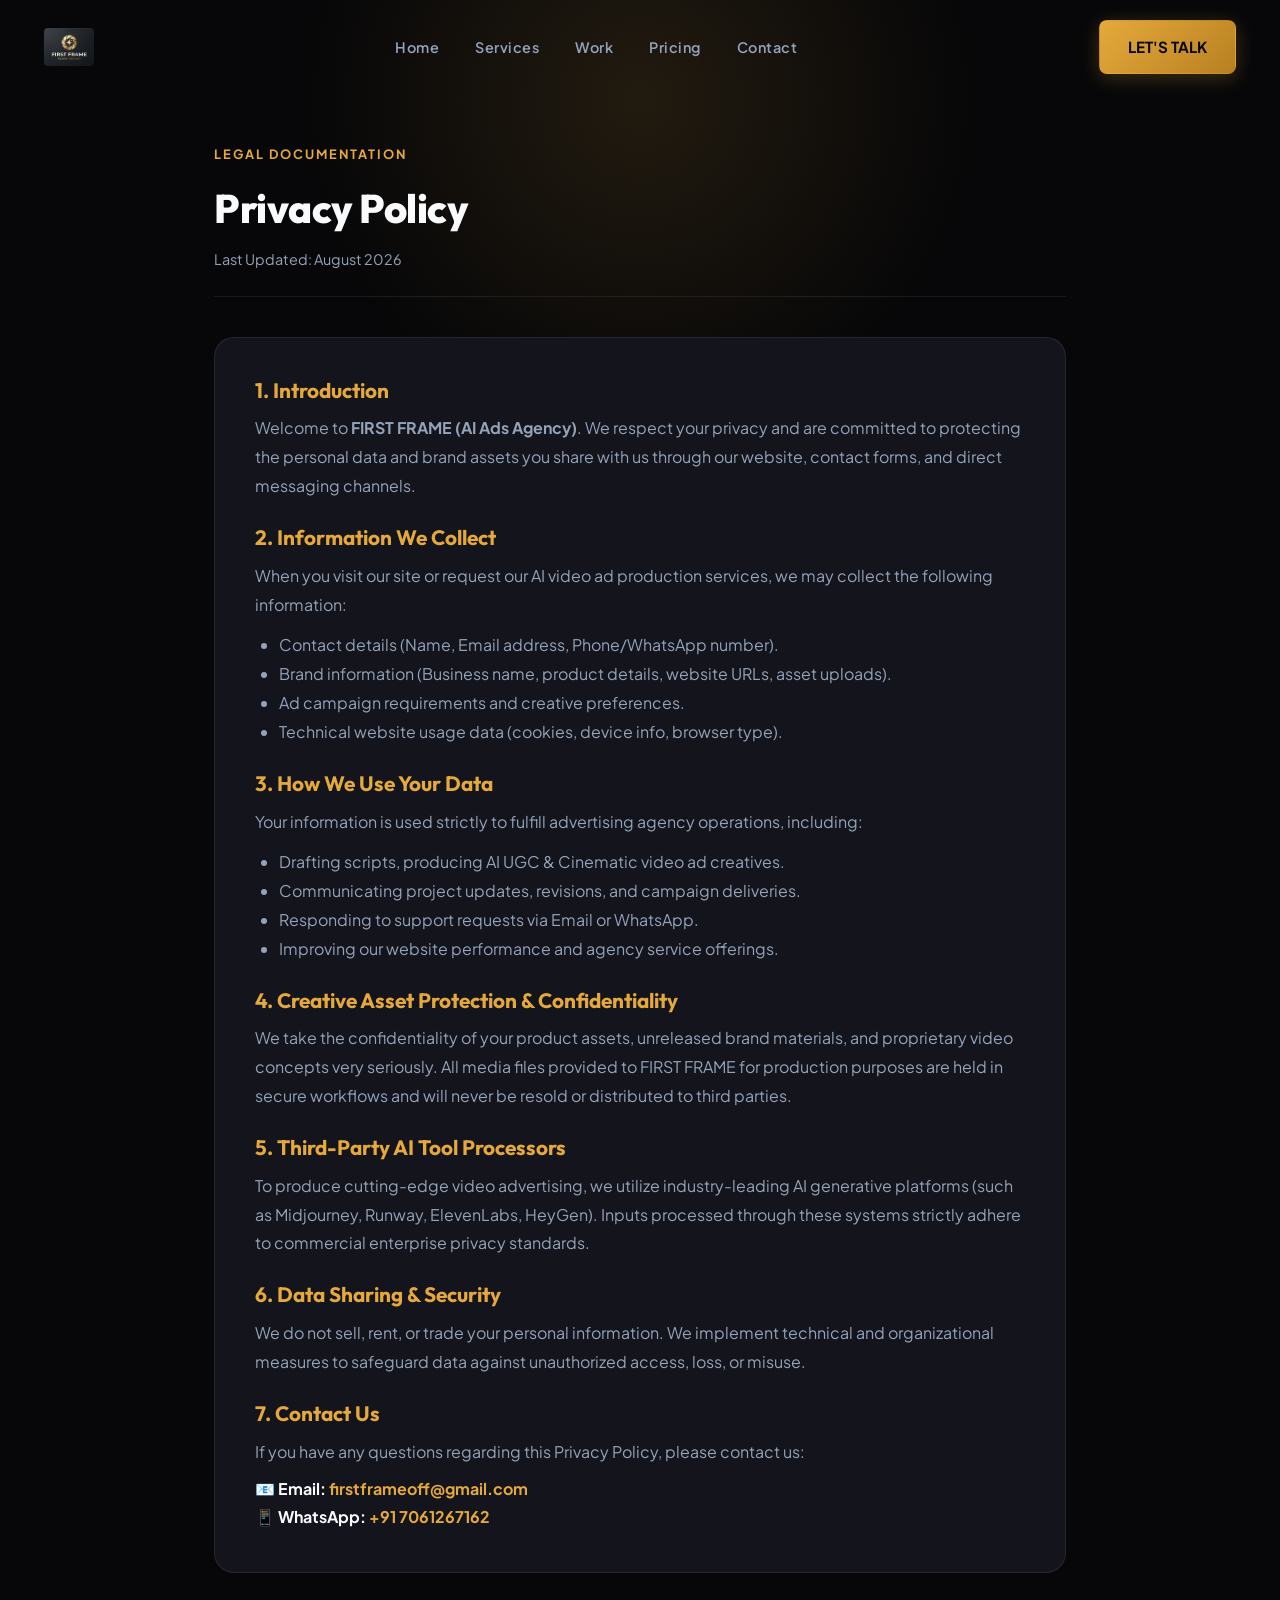
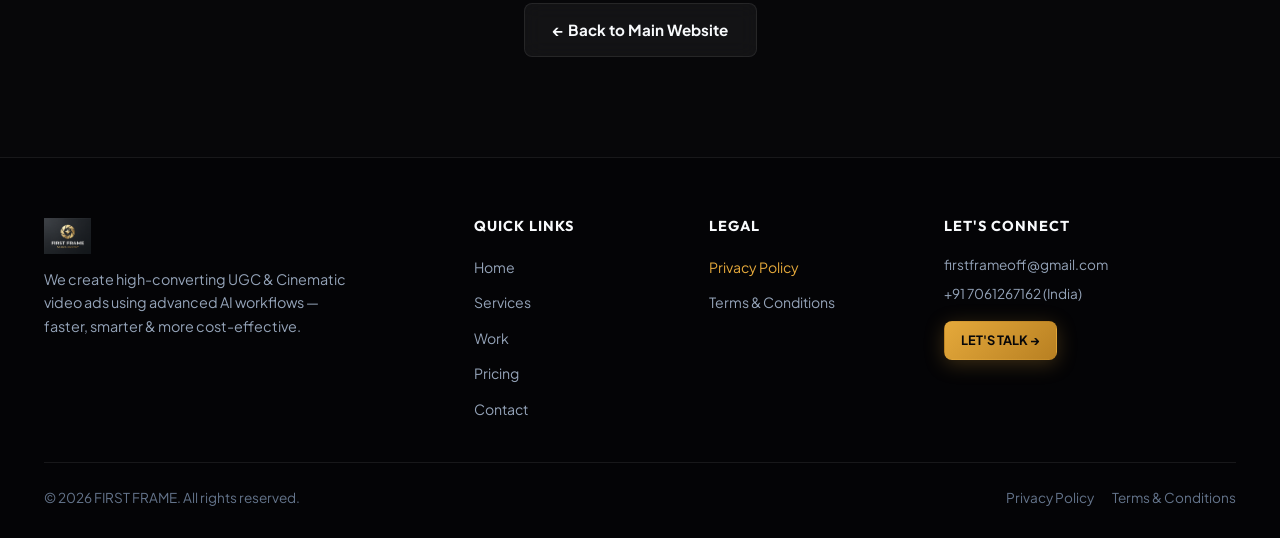
==== privacy.html @ 2b050e00 "Initial website" ====
<!DOCTYPE html>
<html lang="en">
<head>
  <meta charset="UTF-8">
  <meta name="viewport" content="width=device-width, initial-scale=1.0">
  <title>Privacy Policy | FIRST FRAME — AI Ads Agency</title>
  <meta name="description" content="Privacy Policy for FIRST FRAME AI Ads Agency. Learn how we handle your brand data, creative assets, and inquiries.">
  
  <!-- Favicon Icon -->
  <link rel="icon" type="image/png" href="assets/favicon.png">
  <link rel="apple-touch-icon" href="assets/favicon.png">
  
  <!-- CSS Stylesheet -->
  <link rel="stylesheet" href="css/styles.css">
</head>
<body>

  <!-- ================= HEADER / NAVBAR ================= -->
  <header class="navbar scrolled">
    <div class="container navbar-container">
      <a href="index.html" class="logo-brand">
        <img src="assets/logo.png" alt="FIRST FRAME Logo" class="logo-img">
      </a>

      <nav>
        <ul class="nav-menu">
          <li><a href="index.html#home" class="nav-link">Home</a></li>
          <li><a href="index.html#services" class="nav-link">Services</a></li>
          <li><a href="index.html#work" class="nav-link">Work</a></li>
          <li><a href="index.html#pricing" class="nav-link">Pricing</a></li>
          <li><a href="index.html#contact" class="nav-link">Contact</a></li>
        </ul>
      </nav>

      <div class="nav-cta">
        <a href="https://wa.me/917061267162?text=Hi%20FIRST%20FRAME%2C%20I%20have%20a%20question." target="_blank" class="btn btn-primary">
          <span>LET'S TALK</span>
        </a>
        <button class="hamburger" aria-label="Toggle Menu">☰</button>
      </div>
    </div>
  </header>

  <!-- ================= LEGAL CONTENT SECTION ================= -->
  <main style="padding-top: 140px; padding-bottom: 100px; min-height: 80vh;">
    <div class="container" style="max-width: 900px;">
      
      <div style="margin-bottom: 40px; border-bottom: 1px solid var(--border-subtle); padding-bottom: 24px;">
        <span class="section-tag">LEGAL DOCUMENTATION</span>
        <h1 class="section-title" style="font-size: 2.5rem; margin-top: 8px;">Privacy Policy</h1>
        <p style="color: var(--text-muted); font-size: 0.9rem;">Last Updated: August 2026</p>
      </div>

      <div style="background: var(--bg-card); border: 1px solid var(--border-subtle); border-radius: var(--radius-lg); padding: 40px; color: var(--text-muted); line-height: 1.8;">
        
        <h3 style="color: var(--accent-gold); margin-bottom: 12px; font-size: 1.3rem;">1. Introduction</h3>
        <p style="margin-bottom: 24px;">
          Welcome to <strong>FIRST FRAME (AI Ads Agency)</strong>. We respect your privacy and are committed to protecting the personal data and brand assets you share with us through our website, contact forms, and direct messaging channels.
        </p>

        <h3 style="color: var(--accent-gold); margin-bottom: 12px; font-size: 1.3rem;">2. Information We Collect</h3>
        <p style="margin-bottom: 12px;">When you visit our site or request our AI video ad production services, we may collect the following information:</p>
        <ul style="list-style-type: disc; padding-left: 24px; margin-bottom: 24px;">
          <li>Contact details (Name, Email address, Phone/WhatsApp number).</li>
          <li>Brand information (Business name, product details, website URLs, asset uploads).</li>
          <li>Ad campaign requirements and creative preferences.</li>
          <li>Technical website usage data (cookies, device info, browser type).</li>
        </ul>

        <h3 style="color: var(--accent-gold); margin-bottom: 12px; font-size: 1.3rem;">3. How We Use Your Data</h3>
        <p style="margin-bottom: 12px;">Your information is used strictly to fulfill advertising agency operations, including:</p>
        <ul style="list-style-type: disc; padding-left: 24px; margin-bottom: 24px;">
          <li>Drafting scripts, producing AI UGC & Cinematic video ad creatives.</li>
          <li>Communicating project updates, revisions, and campaign deliveries.</li>
          <li>Responding to support requests via Email or WhatsApp.</li>
          <li>Improving our website performance and agency service offerings.</li>
        </ul>

        <h3 style="color: var(--accent-gold); margin-bottom: 12px; font-size: 1.3rem;">4. Creative Asset Protection & Confidentiality</h3>
        <p style="margin-bottom: 24px;">
          We take the confidentiality of your product assets, unreleased brand materials, and proprietary video concepts very seriously. All media files provided to FIRST FRAME for production purposes are held in secure workflows and will never be resold or distributed to third parties.
        </p>

        <h3 style="color: var(--accent-gold); margin-bottom: 12px; font-size: 1.3rem;">5. Third-Party AI Tool Processors</h3>
        <p style="margin-bottom: 24px;">
          To produce cutting-edge video advertising, we utilize industry-leading AI generative platforms (such as Midjourney, Runway, ElevenLabs, HeyGen). Inputs processed through these systems strictly adhere to commercial enterprise privacy standards.
        </p>

        <h3 style="color: var(--accent-gold); margin-bottom: 12px; font-size: 1.3rem;">6. Data Sharing & Security</h3>
        <p style="margin-bottom: 24px;">
          We do not sell, rent, or trade your personal information. We implement technical and organizational measures to safeguard data against unauthorized access, loss, or misuse.
        </p>

        <h3 style="color: var(--accent-gold); margin-bottom: 12px; font-size: 1.3rem;">7. Contact Us</h3>
        <p style="margin-bottom: 8px;">If you have any questions regarding this Privacy Policy, please contact us:</p>
        <p style="color: var(--text-main); font-weight: 700;">📧 Email: <a href="mailto:firstframeoff@gmail.com" style="color: var(--accent-gold);">firstframeoff@gmail.com</a></p>
        <p style="color: var(--text-main); font-weight: 700;">📱 WhatsApp: <a href="https://wa.me/917061267162" target="_blank" style="color: var(--accent-gold);">+91 7061267162</a></p>

      </div>

      <div style="margin-top: 30px; text-align: center;">
        <a href="index.html" class="btn btn-secondary">← Back to Main Website</a>
      </div>

    </div>
  </main>

  <!-- ================= FOOTER ================= -->
  <footer class="footer">
    <div class="container">
      <div class="footer-grid">
        <div class="footer-brand">
          <a href="index.html">
            <img src="assets/logo.png" alt="FIRST FRAME Logo" style="height:36px;">
          </a>
          <p>We create high-converting UGC & Cinematic video ads using advanced AI workflows — faster, smarter & more cost-effective.</p>
        </div>

        <div class="footer-col">
          <h4>Quick Links</h4>
          <ul class="footer-links">
            <li><a href="index.html#home">Home</a></li>
            <li><a href="index.html#services">Services</a></li>
            <li><a href="index.html#work">Work</a></li>
            <li><a href="index.html#pricing">Pricing</a></li>
            <li><a href="index.html#contact">Contact</a></li>
          </ul>
        </div>

        <div class="footer-col">
          <h4>Legal</h4>
          <ul class="footer-links">
            <li><a href="privacy.html" style="color: var(--accent-gold);">Privacy Policy</a></li>
            <li><a href="terms.html">Terms & Conditions</a></li>
          </ul>
        </div>

        <div class="footer-col">
          <h4>Let's Connect</h4>
          <p style="font-size:0.85rem; color:var(--text-muted); margin-bottom: 8px;">firstframeoff@gmail.com</p>
          <p style="font-size:0.85rem; color:var(--text-muted); margin-bottom: 16px;">+91 7061267162 (India)</p>
          <a href="https://wa.me/917061267162" target="_blank" class="btn btn-primary" style="padding: 8px 16px; font-size: 0.8rem;">LET'S TALK →</a>
        </div>
      </div>

      <div class="footer-bottom">
        <p>© 2026 FIRST FRAME. All rights reserved.</p>
        <div>
          <a href="privacy.html" style="margin-right: 16px;">Privacy Policy</a>
          <a href="terms.html">Terms & Conditions</a>
        </div>
      </div>
    </div>
  </footer>

  <script src="js/main.js"></script>
</body>
</html>
---- css/styles.css ----
@import url('https://fonts.googleapis.com/css2?family=Outfit:wght@300;400;500;600;700;800&family=Plus+Jakarta+Sans:wght@400;500;600;700;800&display=swap');

:root {
  /* Color Palette */
  --bg-body: #070709;
  --bg-surface: #0e0e12;
  --bg-card: #14141c;
  --bg-card-hover: #1a1a26;
  --bg-glass: rgba(18, 18, 24, 0.75);
  
  --accent-gold: #e5a93b;
  --accent-gold-light: #f5c469;
  --accent-gold-dark: #b88022;
  --accent-gold-glow: rgba(229, 169, 59, 0.25);
  --accent-amber: #ffb300;
  
  --text-main: #f8fafc;
  --text-muted: #94a3b8;
  --text-dim: #64748b;
  
  --border-subtle: rgba(255, 255, 255, 0.08);
  --border-card: rgba(255, 255, 255, 0.12);
  --border-gold: rgba(229, 169, 59, 0.35);
  
  /* Typography */
  --font-main: 'Plus Jakarta Sans', -apple-system, BlinkMacSystemFont, sans-serif;
  --font-display: 'Outfit', sans-serif;
  
  /* Layout & Spacing */
  --container-max: 1240px;
  --radius-sm: 8px;
  --radius-md: 14px;
  --radius-lg: 20px;
  --radius-xl: 28px;
  
  /* Transitions */
  --transition-fast: 0.2s cubic-bezier(0.4, 0, 0.2, 1);
  --transition-smooth: 0.35s cubic-bezier(0.16, 1, 0.3, 1);
}

/* Reset & Global */
*, *::before, *::after {
  box-sizing: border-box;
  margin: 0;
  padding: 0;
}

html {
  scroll-behavior: smooth;
  font-size: 16px;
}

body {
  background-color: var(--bg-body);
  color: var(--text-main);
  font-family: var(--font-main);
  line-height: 1.6;
  overflow-x: hidden;
  -webkit-font-smoothing: antialiased;
  -moz-osx-font-smoothing: grayscale;
}

/* Background Ambient Lighting */
body::before {
  content: '';
  position: fixed;
  top: -200px;
  left: 50%;
  transform: translateX(-50%);
  width: 800px;
  height: 600px;
  background: radial-gradient(circle, rgba(229, 169, 59, 0.12) 0%, rgba(7, 7, 9, 0) 70%);
  z-index: -1;
  pointer-events: none;
}

a {
  color: inherit;
  text-decoration: none;
}

ul {
  list-style: none;
}

img {
  max-width: 100%;
  height: auto;
  display: block;
}

button, input, select, textarea {
  font-family: inherit;
  font-size: inherit;
}

/* Typography Utilities */
h1, h2, h3, h4, h5, h6 {
  font-family: var(--font-display);
  font-weight: 700;
  line-height: 1.2;
  color: var(--text-main);
}

.text-gold {
  color: var(--accent-gold);
  background: linear-gradient(135deg, #ffffff 0%, var(--accent-gold) 50%, var(--accent-gold-light) 100%);
  -webkit-background-clip: text;
  -webkit-text-fill-color: transparent;
}

.section-tag {
  display: inline-flex;
  align-items: center;
  gap: 8px;
  font-size: 0.8rem;
  font-weight: 700;
  letter-spacing: 2px;
  text-transform: uppercase;
  color: var(--accent-gold);
  margin-bottom: 12px;
}

.section-title {
  font-size: clamp(2rem, 4vw, 3rem);
  font-weight: 800;
  letter-spacing: -0.5px;
  margin-bottom: 16px;
}

.section-subtitle {
  color: var(--text-muted);
  font-size: 1.1rem;
  max-width: 640px;
  margin: 0 auto;
}

.container {
  width: 100%;
  max-width: var(--container-max);
  margin: 0 auto;
  padding: 0 24px;
}

/* Buttons */
.btn {
  display: inline-flex;
  align-items: center;
  justify-content: center;
  gap: 10px;
  padding: 14px 28px;
  font-weight: 700;
  font-size: 0.95rem;
  border-radius: var(--radius-sm);
  cursor: pointer;
  transition: var(--transition-smooth);
  border: 1px solid transparent;
  white-space: nowrap;
}

.btn-primary {
  background: linear-gradient(135deg, var(--accent-gold) 0%, var(--accent-gold-dark) 100%);
  color: #070709;
  box-shadow: 0 4px 20px var(--accent-gold-glow);
}

.btn-primary:hover {
  transform: translateY(-2px);
  box-shadow: 0 8px 30px rgba(229, 169, 59, 0.4);
  background: linear-gradient(135deg, var(--accent-gold-light) 0%, var(--accent-gold) 100%);
}

.btn-secondary {
  background: rgba(255, 255, 255, 0.05);
  color: var(--text-main);
  border-color: var(--border-subtle);
  backdrop-filter: blur(10px);
}

.btn-secondary:hover {
  background: rgba(255, 255, 255, 0.1);
  border-color: var(--border-gold);
  color: var(--accent-gold);
  transform: translateY(-2px);
}

.btn-icon {
  width: 18px;
  height: 18px;
}

/* ==========================================================================
   Header & Navbar
   ========================================================================== */
.navbar {
  position: fixed;
  top: 0;
  left: 0;
  width: 100%;
  z-index: 1000;
  padding: 20px 0;
  transition: var(--transition-fast);
}

.navbar.scrolled {
  padding: 14px 0;
  background: var(--bg-glass);
  backdrop-filter: blur(16px);
  -webkit-backdrop-filter: blur(16px);
  border-bottom: 1px solid var(--border-subtle);
  box-shadow: 0 10px 30px rgba(0, 0, 0, 0.5);
}

.navbar-container {
  display: flex;
  align-items: center;
  justify-content: space-between;
}

.logo-brand {
  display: flex;
  align-items: center;
  gap: 12px;
  font-family: var(--font-display);
  font-weight: 800;
  font-size: 1.25rem;
  letter-spacing: 1px;
}

.logo-img {
  height: 38px;
  width: auto;
  border-radius: 4px;
}

.nav-menu {
  display: flex;
  align-items: center;
  gap: 36px;
}

.nav-link {
  font-size: 0.9rem;
  font-weight: 600;
  color: var(--text-muted);
  transition: var(--transition-fast);
  letter-spacing: 0.5px;
  position: relative;
}

.nav-link:hover, .nav-link.active {
  color: var(--text-main);
}

.nav-link::after {
  content: '';
  position: absolute;
  bottom: -6px;
  left: 0;
  width: 0%;
  height: 2px;
  background: var(--accent-gold);
  transition: var(--transition-fast);
  border-radius: 2px;
}

.nav-link:hover::after, .nav-link.active::after {
  width: 100%;
}

.nav-cta {
  display: flex;
  align-items: center;
  gap: 16px;
}

.hamburger {
  display: none;
  background: none;
  border: none;
  color: var(--text-main);
  font-size: 1.5rem;
  cursor: pointer;
  padding: 4px;
}

/* ==========================================================================
   Hero Section
   ========================================================================== */
.hero {
  padding-top: 150px;
  padding-bottom: 80px;
  position: relative;
  text-align: center;
}

.hero-badge {
  display: inline-flex;
  align-items: center;
  gap: 8px;
  padding: 6px 16px;
  background: rgba(229, 169, 59, 0.1);
  border: 1px solid var(--border-gold);
  border-radius: 100px;
  font-size: 0.8rem;
  font-weight: 700;
  color: var(--accent-gold);
  letter-spacing: 1px;
  margin-bottom: 24px;
}

.hero-title {
  font-size: clamp(2.5rem, 6vw, 4.5rem);
  font-weight: 800;
  line-height: 1.1;
  letter-spacing: -1px;
  margin-bottom: 24px;
  max-width: 900px;
  margin-left: auto;
  margin-right: auto;
}

.hero-desc {
  font-size: clamp(1rem, 2vw, 1.2rem);
  color: var(--text-muted);
  max-width: 680px;
  margin: 0 auto 36px;
}

.hero-btns {
  display: flex;
  align-items: center;
  justify-content: center;
  gap: 16px;
  flex-wrap: wrap;
  margin-bottom: 60px;
}

/* Hero Frame Preview */
.hero-media {
  position: relative;
  max-width: 1000px;
  margin: 0 auto 60px;
  border-radius: var(--radius-lg);
  padding: 12px;
  background: linear-gradient(180deg, rgba(229, 169, 59, 0.2) 0%, rgba(255, 255, 255, 0.02) 100%);
  border: 1px solid var(--border-gold);
  box-shadow: 0 20px 60px rgba(0, 0, 0, 0.8), 0 0 40px rgba(229, 169, 59, 0.15);
}

.hero-img-wrapper {
  position: relative;
  border-radius: var(--radius-md);
  overflow: hidden;
  background: var(--bg-card);
}

.hero-img {
  width: 100%;
  height: auto;
  object-fit: cover;
  display: block;
}

.hero-floating-tag {
  position: absolute;
  top: 24px;
  right: 24px;
  background: rgba(14, 14, 18, 0.85);
  backdrop-filter: blur(12px);
  border: 1px solid var(--border-gold);
  padding: 14px 20px;
  border-radius: var(--radius-md);
  text-align: left;
  display: flex;
  align-items: center;
  gap: 14px;
  box-shadow: 0 10px 30px rgba(0, 0, 0, 0.6);
}

.hero-floating-tag .tag-icon {
  width: 32px;
  height: 32px;
  background: rgba(229, 169, 59, 0.2);
  color: var(--accent-gold);
  border-radius: 8px;
  display: flex;
  align-items: center;
  justify-content: center;
}

.hero-floating-tag h4 {
  font-size: 0.85rem;
  letter-spacing: 0.5px;
  color: var(--accent-gold);
}

.hero-floating-tag p {
  font-size: 0.75rem;
  color: var(--text-muted);
}

/* Feature Bar */
.hero-features {
  display: grid;
  grid-template-columns: repeat(4, 1fr);
  gap: 16px;
  max-width: 1000px;
  margin: 0 auto;
}

.feature-box {
  background: var(--bg-card);
  border: 1px solid var(--border-subtle);
  padding: 20px 16px;
  border-radius: var(--radius-md);
  display: flex;
  align-items: center;
  gap: 14px;
  text-align: left;
  transition: var(--transition-fast);
}

.feature-box:hover {
  border-color: var(--border-gold);
  background: var(--bg-card-hover);
  transform: translateY(-3px);
}

.feature-icon {
  width: 42px;
  height: 42px;
  border-radius: 10px;
  background: rgba(229, 169, 59, 0.1);
  color: var(--accent-gold);
  display: flex;
  align-items: center;
  justify-content: center;
  font-size: 1.2rem;
  flex-shrink: 0;
}

.feature-info h4 {
  font-size: 0.85rem;
  font-weight: 800;
  letter-spacing: 0.5px;
}

.feature-info p {
  font-size: 0.75rem;
  color: var(--text-muted);
}

/* ==========================================================================
   Services Section
   ========================================================================== */
.services-section {
  padding: 100px 0;
  position: relative;
  background: linear-gradient(180deg, var(--bg-body) 0%, var(--bg-surface) 100%);
}

.services-grid {
  display: grid;
  grid-template-columns: repeat(3, 1fr);
  gap: 24px;
  margin-top: 50px;
}

.service-card {
  background: var(--bg-card);
  border: 1px solid var(--border-subtle);
  border-radius: var(--radius-md);
  padding: 32px 24px;
  transition: var(--transition-smooth);
  position: relative;
  overflow: hidden;
}

.service-card::before {
  content: '';
  position: absolute;
  top: 0;
  left: 0;
  width: 100%;
  height: 3px;
  background: linear-gradient(90deg, transparent, var(--accent-gold), transparent);
  opacity: 0;
  transition: var(--transition-fast);
}

.service-card:hover {
  transform: translateY(-6px);
  border-color: var(--border-gold);
  background: var(--bg-card-hover);
  box-shadow: 0 16px 40px rgba(0, 0, 0, 0.5), 0 0 20px rgba(229, 169, 59, 0.1);
}

.service-card:hover::before {
  opacity: 1;
}

.service-icon-wrap {
  width: 54px;
  height: 54px;
  border-radius: 14px;
  background: rgba(229, 169, 59, 0.1);
  border: 1px solid var(--border-gold);
  color: var(--accent-gold);
  display: flex;
  align-items: center;
  justify-content: center;
  font-size: 1.5rem;
  margin-bottom: 20px;
}

.service-card h3 {
  font-size: 1.25rem;
  margin-bottom: 12px;
}

.service-card p {
  color: var(--text-muted);
  font-size: 0.92rem;
  line-height: 1.5;
}

/* ==========================================================================
   Portfolio / Work Section
   ========================================================================== */
.work-section {
  padding: 100px 0;
  position: relative;
}

.portfolio-grid {
  display: grid;
  grid-template-columns: repeat(3, 1fr);
  gap: 24px;
  margin-top: 50px;
}

.portfolio-card {
  background: var(--bg-card);
  border: 1px solid var(--border-subtle);
  border-radius: var(--radius-md);
  overflow: hidden;
  transition: var(--transition-smooth);
  position: relative;
}

.portfolio-card:hover {
  border-color: var(--border-gold);
  transform: translateY(-6px);
  box-shadow: 0 16px 40px rgba(0, 0, 0, 0.6);
}

.portfolio-thumb {
  position: relative;
  aspect-ratio: 4/5;
  overflow: hidden;
  cursor: pointer;
}

.portfolio-thumb img {
  width: 100%;
  height: 100%;
  object-fit: cover;
  transition: var(--transition-smooth);
}

.portfolio-card:hover .portfolio-thumb img {
  transform: scale(1.05);
}

.portfolio-tag {
  position: absolute;
  top: 14px;
  left: 14px;
  background: rgba(14, 14, 18, 0.85);
  backdrop-filter: blur(8px);
  padding: 4px 12px;
  border-radius: 4px;
  font-size: 0.75rem;
  font-weight: 700;
  letter-spacing: 0.5px;
  border: 1px solid var(--border-subtle);
}

.play-btn {
  position: absolute;
  top: 50%;
  left: 50%;
  transform: translate(-50%, -50%);
  width: 56px;
  height: 56px;
  background: var(--accent-gold);
  color: #070709;
  border-radius: 50%;
  display: flex;
  align-items: center;
  justify-content: center;
  font-size: 1.3rem;
  box-shadow: 0 0 30px var(--accent-gold);
  transition: var(--transition-fast);
}

.portfolio-card:hover .play-btn {
  transform: translate(-50%, -50%) scale(1.15);
  background: var(--accent-gold-light);
}

.portfolio-stats {
  display: grid;
  grid-template-columns: repeat(3, 1fr);
  gap: 8px;
  padding: 16px 14px;
  background: #0b0b0f;
  border-top: 1px solid var(--border-subtle);
  text-align: center;
}

.stat-item h5 {
  font-size: 1.1rem;
  color: var(--accent-gold);
  font-weight: 800;
}

.stat-item p {
  font-size: 0.7rem;
  color: var(--text-dim);
  text-transform: uppercase;
  font-weight: 700;
  letter-spacing: 0.5px;
}

/* ==========================================================================
   Why Choose Us Section
   ========================================================================== */
.why-section {
  padding: 100px 0;
  background: var(--bg-surface);
  border-top: 1px solid var(--border-subtle);
  border-bottom: 1px solid var(--border-subtle);
}

.why-grid {
  display: grid;
  grid-template-columns: 1fr 1fr;
  gap: 60px;
  align-items: center;
}

.why-benefits {
  display: grid;
  grid-template-columns: 1fr 1fr;
  gap: 20px;
}

.benefit-card {
  background: var(--bg-card);
  border: 1px solid var(--border-subtle);
  padding: 24px;
  border-radius: var(--radius-md);
  transition: var(--transition-fast);
}

.benefit-card:hover {
  border-color: var(--border-gold);
  background: var(--bg-card-hover);
}

.benefit-icon {
  width: 44px;
  height: 44px;
  background: rgba(229, 169, 59, 0.1);
  color: var(--accent-gold);
  border-radius: 10px;
  display: flex;
  align-items: center;
  justify-content: center;
  font-size: 1.3rem;
  margin-bottom: 14px;
}

.benefit-card h4 {
  font-size: 1rem;
  margin-bottom: 6px;
}

.benefit-card p {
  font-size: 0.85rem;
  color: var(--text-muted);
}

/* Tools Bar */
.tools-bar {
  margin-top: 60px;
  padding: 30px;
  background: var(--bg-card);
  border: 1px solid var(--border-subtle);
  border-radius: var(--radius-md);
  display: flex;
  align-items: center;
  justify-content: space-between;
  gap: 20px;
  flex-wrap: wrap;
}

.tools-title {
  font-size: 0.85rem;
  font-weight: 800;
  letter-spacing: 1px;
  color: var(--text-muted);
  text-transform: uppercase;
}

.tools-list {
  display: flex;
  align-items: center;
  gap: 28px;
  flex-wrap: wrap;
}

.tool-chip {
  display: flex;
  align-items: center;
  gap: 8px;
  font-weight: 700;
  font-size: 0.9rem;
  color: var(--text-main);
  opacity: 0.8;
  transition: var(--transition-fast);
}

.tool-chip:hover {
  opacity: 1;
  color: var(--accent-gold);
}

/* ==========================================================================
   Process & Testimonial Section
   ========================================================================== */
.process-section {
  padding: 100px 0;
}

.process-steps {
  display: grid;
  grid-template-columns: repeat(4, 1fr);
  gap: 20px;
  margin-top: 50px;
  margin-bottom: 60px;
}

.process-card {
  background: var(--bg-card);
  border: 1px solid var(--border-subtle);
  border-radius: var(--radius-md);
  padding: 24px 20px;
  position: relative;
}

.step-num {
  width: 32px;
  height: 32px;
  border-radius: 50%;
  background: var(--accent-gold);
  color: #070709;
  font-weight: 800;
  font-size: 0.9rem;
  display: flex;
  align-items: center;
  justify-content: center;
  margin-bottom: 16px;
}

.process-card h4 {
  font-size: 1rem;
  margin-bottom: 8px;
}

.process-card p {
  font-size: 0.85rem;
  color: var(--text-muted);
}

/* Testimonial Banner */
.testimonial-card {
  background: linear-gradient(135deg, rgba(20, 20, 28, 0.9) 0%, rgba(229, 169, 59, 0.08) 100%);
  border: 1px solid var(--border-gold);
  border-radius: var(--radius-lg);
  padding: 40px;
  display: flex;
  align-items: center;
  gap: 36px;
  box-shadow: 0 20px 50px rgba(0, 0, 0, 0.5);
}

.quote-mark {
  font-size: 3rem;
  color: var(--accent-gold);
  line-height: 1;
}

.testimonial-content blockquote {
  font-size: 1.15rem;
  font-weight: 600;
  line-height: 1.5;
  color: var(--text-main);
  margin-bottom: 16px;
}

.testimonial-author h5 {
  font-size: 0.95rem;
  color: var(--accent-gold);
}

.testimonial-author p {
  font-size: 0.8rem;
  color: var(--text-muted);
}

/* ==========================================================================
   Pricing Section
   ========================================================================== */
.pricing-section {
  padding: 100px 0;
  background: var(--bg-surface);
  border-top: 1px solid var(--border-subtle);
}

.pricing-grid {
  display: grid;
  grid-template-columns: repeat(3, 1fr);
  gap: 28px;
  margin-top: 50px;
}

.pricing-card {
  background: var(--bg-card);
  border: 1px solid var(--border-subtle);
  border-radius: var(--radius-lg);
  padding: 36px 28px;
  display: flex;
  flex-direction: column;
  position: relative;
  transition: var(--transition-smooth);
}

.pricing-card.popular {
  border-color: var(--accent-gold);
  background: linear-gradient(180deg, var(--bg-card-hover) 0%, rgba(229, 169, 59, 0.05) 100%);
  box-shadow: 0 20px 50px rgba(0, 0, 0, 0.6), 0 0 30px rgba(229, 169, 59, 0.15);
  transform: translateY(-8px);
}

.popular-badge {
  position: absolute;
  top: -14px;
  left: 50%;
  transform: translateX(-50%);
  background: var(--accent-gold);
  color: #070709;
  font-size: 0.75rem;
  font-weight: 800;
  letter-spacing: 1px;
  text-transform: uppercase;
  padding: 4px 16px;
  border-radius: 100px;
}

.pricing-header h3 {
  font-size: 1.35rem;
  margin-bottom: 8px;
}

.pricing-price {
  font-size: 2.2rem;
  font-weight: 800;
  font-family: var(--font-display);
  color: var(--accent-gold);
  margin: 16px 0 8px;
  display: flex;
  align-items: baseline;
  gap: 10px;
  flex-wrap: wrap;
}

.currency-toggle-wrap {
  display: inline-flex;
  align-items: center;
  background: var(--bg-card);
  border: 1px solid var(--border-subtle);
  padding: 6px 16px;
  border-radius: 100px;
  margin-top: 24px;
}

.currency-toggle-btns {
  display: flex;
  gap: 4px;
  background: rgba(0, 0, 0, 0.4);
  padding: 4px;
  border-radius: 100px;
}

.currency-btn {
  background: none;
  border: none;
  color: var(--text-muted);
  font-size: 0.85rem;
  font-weight: 700;
  padding: 6px 18px;
  border-radius: 100px;
  cursor: pointer;
  transition: var(--transition-fast);
}

.currency-btn:hover {
  color: var(--text-main);
}

.currency-btn.active {
  background: var(--accent-gold);
  color: #070709;
  box-shadow: 0 2px 12px var(--accent-gold-glow);
}

.price-original {
  font-size: 1.25rem;
  color: var(--text-dim);
  text-decoration: line-through;
  font-weight: 600;
}

.offer-tag {
  display: inline-block;
  font-size: 0.75rem;
  font-weight: 700;
  color: #22c55e;
  background: rgba(34, 197, 94, 0.12);
  border: 1px solid rgba(34, 197, 94, 0.3);
  padding: 2px 8px;
  border-radius: 4px;
  margin-bottom: 12px;
}

.pricing-features {
  margin: 24px 0 32px;
  flex-grow: 1;
}

.pricing-features li {
  display: flex;
  align-items: center;
  gap: 10px;
  font-size: 0.92rem;
  color: var(--text-muted);
  margin-bottom: 12px;
}

.pricing-features li svg {
  color: var(--accent-gold);
  flex-shrink: 0;
}

/* Custom Campaign Banner */
.custom-banner {
  margin-top: 40px;
  background: var(--bg-card);
  border: 1px dashed var(--border-gold);
  border-radius: var(--radius-md);
  padding: 28px 36px;
  display: flex;
  align-items: center;
  justify-content: space-between;
  gap: 20px;
  flex-wrap: wrap;
}

.custom-banner-text h4 {
  font-size: 1.15rem;
  margin-bottom: 4px;
}

.custom-banner-text p {
  color: var(--text-muted);
  font-size: 0.9rem;
}

/* ==========================================================================
   Contact Section
   ========================================================================== */
.contact-section {
  padding: 100px 0;
}

.contact-grid {
  display: grid;
  grid-template-columns: 1fr 1.2fr;
  gap: 50px;
  margin-top: 50px;
}

.contact-info {
  display: flex;
  flex-direction: column;
  gap: 24px;
}

.contact-card {
  background: var(--bg-card);
  border: 1px solid var(--border-subtle);
  border-radius: var(--radius-md);
  padding: 24px;
  display: flex;
  align-items: center;
  gap: 20px;
  transition: var(--transition-fast);
}

.contact-card:hover {
  border-color: var(--border-gold);
  transform: translateX(4px);
}

.contact-icon {
  width: 50px;
  height: 50px;
  border-radius: 12px;
  background: rgba(229, 169, 59, 0.1);
  color: var(--accent-gold);
  display: flex;
  align-items: center;
  justify-content: center;
  font-size: 1.4rem;
  flex-shrink: 0;
}

.contact-details h4 {
  font-size: 0.9rem;
  color: var(--text-muted);
  margin-bottom: 2px;
}

.contact-details p {
  font-size: 1.1rem;
  font-weight: 700;
  color: var(--text-main);
}

/* Form */
.contact-form-wrap {
  background: var(--bg-card);
  border: 1px solid var(--border-subtle);
  border-radius: var(--radius-lg);
  padding: 36px;
}

.form-group {
  margin-bottom: 20px;
}

.form-label {
  display: block;
  font-size: 0.85rem;
  font-weight: 700;
  color: var(--text-muted);
  margin-bottom: 8px;
}



.form-input, .form-select, .form-textarea {
  width: 100%;
  padding: 14px 16px;
  background: #09090d;
  border: 1px solid var(--border-subtle);
  border-radius: var(--radius-sm);
  color: var(--text-main);
  outline: none;
  transition: var(--transition-fast);
}

.form-input:focus, .form-select:focus, .form-textarea:focus {
  border-color: var(--accent-gold);
  box-shadow: 0 0 10px var(--accent-gold-glow);
}

.form-textarea {
  resize: vertical;
  min-height: 110px;
}

/* ==========================================================================
   Footer
   ========================================================================== */
.footer {
  background: #040406;
  border-top: 1px solid var(--border-subtle);
  padding: 60px 0 30px;
}

.footer-grid {
  display: grid;
  grid-template-columns: 2fr 1fr 1fr 1.5fr;
  gap: 40px;
  margin-bottom: 40px;
}

.footer-brand p {
  color: var(--text-muted);
  font-size: 0.9rem;
  margin-top: 14px;
  max-width: 320px;
}

.footer-col h4 {
  font-size: 0.9rem;
  letter-spacing: 1px;
  text-transform: uppercase;
  margin-bottom: 18px;
  color: var(--text-main);
}

.footer-links {
  display: flex;
  flex-direction: column;
  gap: 10px;
}

.footer-links a {
  color: var(--text-muted);
  font-size: 0.88rem;
  transition: var(--transition-fast);
}

.footer-links a:hover {
  color: var(--accent-gold);
}

.footer-bottom {
  border-top: 1px solid var(--border-subtle);
  padding-top: 24px;
  display: flex;
  align-items: center;
  justify-content: space-between;
  font-size: 0.85rem;
  color: var(--text-dim);
  flex-wrap: wrap;
  gap: 16px;
}

/* Modal Styling */
.modal-overlay {
  position: fixed;
  top: 0;
  left: 0;
  width: 100%;
  height: 100%;
  background: rgba(0, 0, 0, 0.88);
  backdrop-filter: blur(12px);
  z-index: 2000;
  display: flex;
  align-items: center;
  justify-content: center;
  opacity: 0;
  visibility: hidden;
  transition: var(--transition-fast);
}

.modal-overlay.active {
  opacity: 1;
  visibility: visible;
}

.modal-container {
  width: 90%;
  max-width: 760px;
  background: var(--bg-card);
  border: 1px solid var(--border-gold);
  border-radius: var(--radius-md);
  overflow: hidden;
  position: relative;
}

.modal-header {
  display: flex;
  align-items: center;
  justify-content: space-between;
  padding: 16px 20px;
  background: var(--bg-surface);
  border-bottom: 1px solid var(--border-subtle);
}

.modal-close {
  background: none;
  border: none;
  color: var(--text-muted);
  font-size: 1.5rem;
  cursor: pointer;
}

.modal-body {
  padding: 24px;
  text-align: center;
}

.video-sim-box {
  width: 100%;
  aspect-ratio: 16/9;
  background: #000;
  border-radius: var(--radius-sm);
  display: flex;
  flex-direction: column;
  align-items: center;
  justify-content: center;
  gap: 16px;
  position: relative;
}

/* Responsive Breakpoints */
@media (max-width: 1024px) {
  .hero-features {
    grid-template-columns: repeat(2, 1fr);
  }
  .services-grid, .portfolio-grid, .pricing-grid {
    grid-template-columns: repeat(2, 1fr);
  }
  .why-grid {
    grid-template-columns: 1fr;
  }
  .footer-grid {
    grid-template-columns: 1fr 1fr;
  }
}

@media (max-width: 768px) {
  .nav-menu {
    position: fixed;
    top: 70px;
    left: -100%;
    width: 100%;
    height: calc(100vh - 70px);
    background: var(--bg-surface);
    flex-direction: column;
    padding: 40px 24px;
    gap: 24px;
    transition: var(--transition-smooth);
    border-top: 1px solid var(--border-subtle);
  }
  .nav-menu.active {
    left: 0;
  }
  .hamburger {
    display: block;
  }
  .services-grid, .portfolio-grid, .pricing-grid, .process-steps, .why-benefits {
    grid-template-columns: 1fr;
  }
  .contact-grid {
    grid-template-columns: 1fr;
  }
  .testimonial-card {
    flex-direction: column;
    text-align: center;
    padding: 24px;
  }
  .hero-floating-tag {
    position: relative;
    top: auto;
    right: auto;
    margin-top: 16px;
    width: 100%;
    box-sizing: border-box;
    border-radius: var(--radius-md);
  }
}
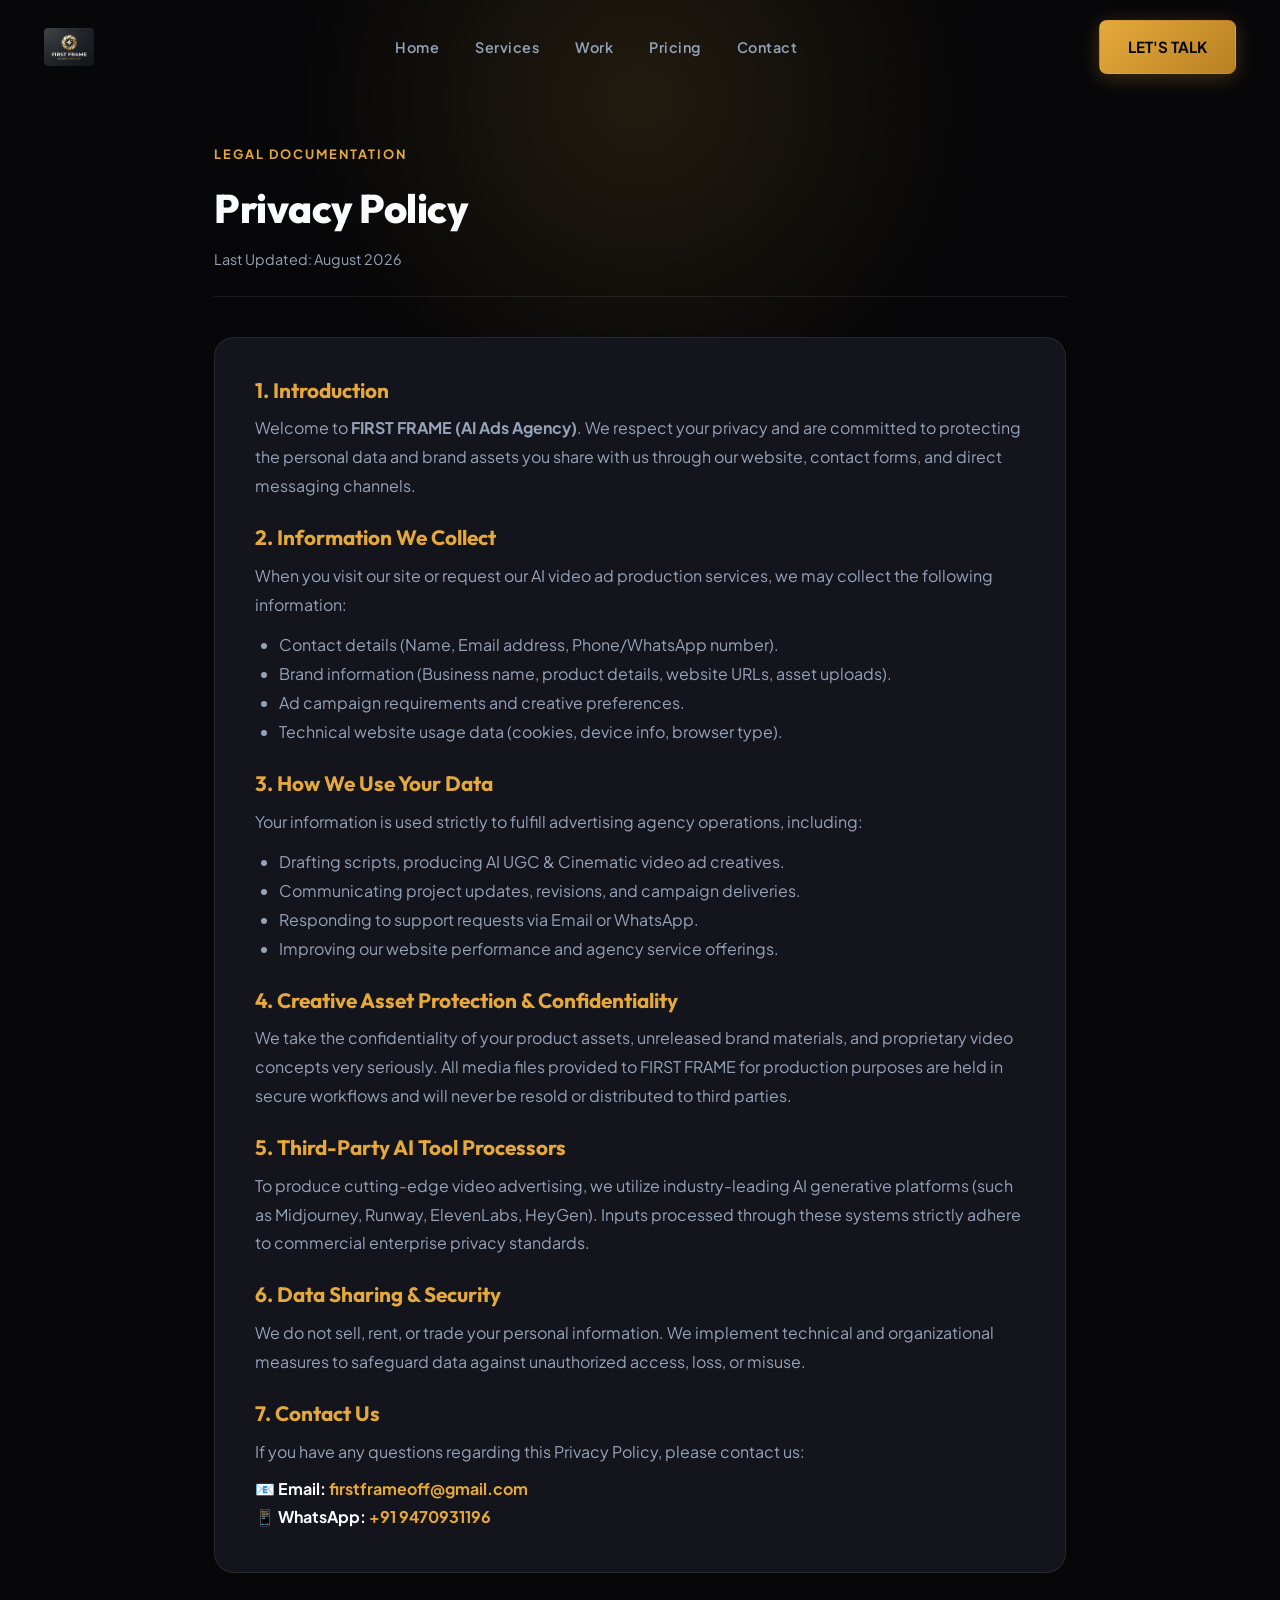
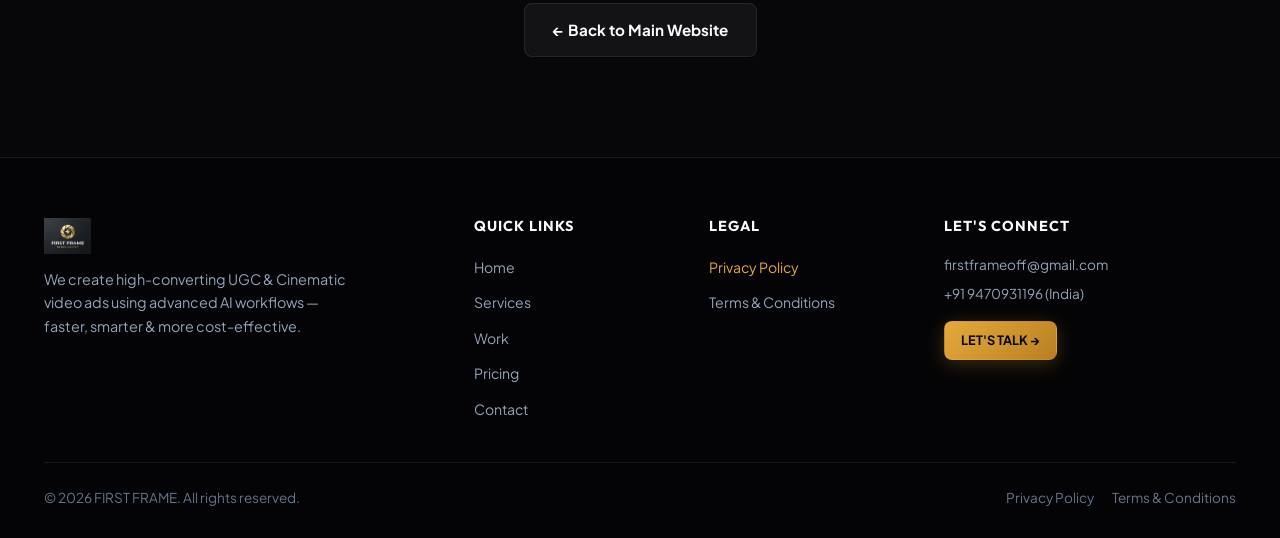
==== commit bc11a05f: "Update website" ====
--- a/privacy.html
+++ b/privacy.html
@@ -33,7 +33,7 @@
       </nav>
 
       <div class="nav-cta">
-        <a href="https://wa.me/917061267162?text=Hi%20FIRST%20FRAME%2C%20I%20have%20a%20question." target="_blank" class="btn btn-primary">
+        <a href="https://wa.me/919470931196?text=Hi%20FIRST%20FRAME%2C%20I%20have%20a%20question." target="_blank" class="btn btn-primary">
           <span>LET'S TALK</span>
         </a>
         <button class="hamburger" aria-label="Toggle Menu">☰</button>
@@ -94,7 +94,7 @@
         <h3 style="color: var(--accent-gold); margin-bottom: 12px; font-size: 1.3rem;">7. Contact Us</h3>
         <p style="margin-bottom: 8px;">If you have any questions regarding this Privacy Policy, please contact us:</p>
         <p style="color: var(--text-main); font-weight: 700;">📧 Email: <a href="mailto:firstframeoff@gmail.com" style="color: var(--accent-gold);">firstframeoff@gmail.com</a></p>
-        <p style="color: var(--text-main); font-weight: 700;">📱 WhatsApp: <a href="https://wa.me/917061267162" target="_blank" style="color: var(--accent-gold);">+91 7061267162</a></p>
+        <p style="color: var(--text-main); font-weight: 700;">📱 WhatsApp: <a href="https://wa.me/919470931196" target="_blank" style="color: var(--accent-gold);">+91 9470931196</a></p>
 
       </div>
 
@@ -138,8 +138,8 @@
         <div class="footer-col">
           <h4>Let's Connect</h4>
           <p style="font-size:0.85rem; color:var(--text-muted); margin-bottom: 8px;">firstframeoff@gmail.com</p>
-          <p style="font-size:0.85rem; color:var(--text-muted); margin-bottom: 16px;">+91 7061267162 (India)</p>
-          <a href="https://wa.me/917061267162" target="_blank" class="btn btn-primary" style="padding: 8px 16px; font-size: 0.8rem;">LET'S TALK →</a>
+          <p style="font-size:0.85rem; color:var(--text-muted); margin-bottom: 16px;">+91 9470931196 (India)</p>
+          <a href="https://wa.me/919470931196" target="_blank" class="btn btn-primary" style="padding: 8px 16px; font-size: 0.8rem;">LET'S TALK →</a>
         </div>
       </div>
 
--- a/css/styles.css
+++ b/css/styles.css
@@ -156,7 +156,11 @@
   cursor: pointer;
   transition: var(--transition-smooth);
   border: 1px solid transparent;
-  white-space: nowrap;
+  white-space: normal;
+  text-align: center;
+  max-width: 100%;
+  box-sizing: border-box;
+  word-break: break-word;
 }
 
 .btn-primary {
@@ -833,8 +837,8 @@
 
 .pricing-grid {
   display: grid;
-  grid-template-columns: repeat(3, 1fr);
-  gap: 28px;
+  grid-template-columns: repeat(4, 1fr);
+  gap: 24px;
   margin-top: 50px;
 }
 
@@ -1263,6 +1267,9 @@
   .contact-grid {
     grid-template-columns: 1fr;
   }
+  .contact-form-wrap {
+    padding: 24px 16px;
+  }
   .testimonial-card {
     flex-direction: column;
     text-align: center;
